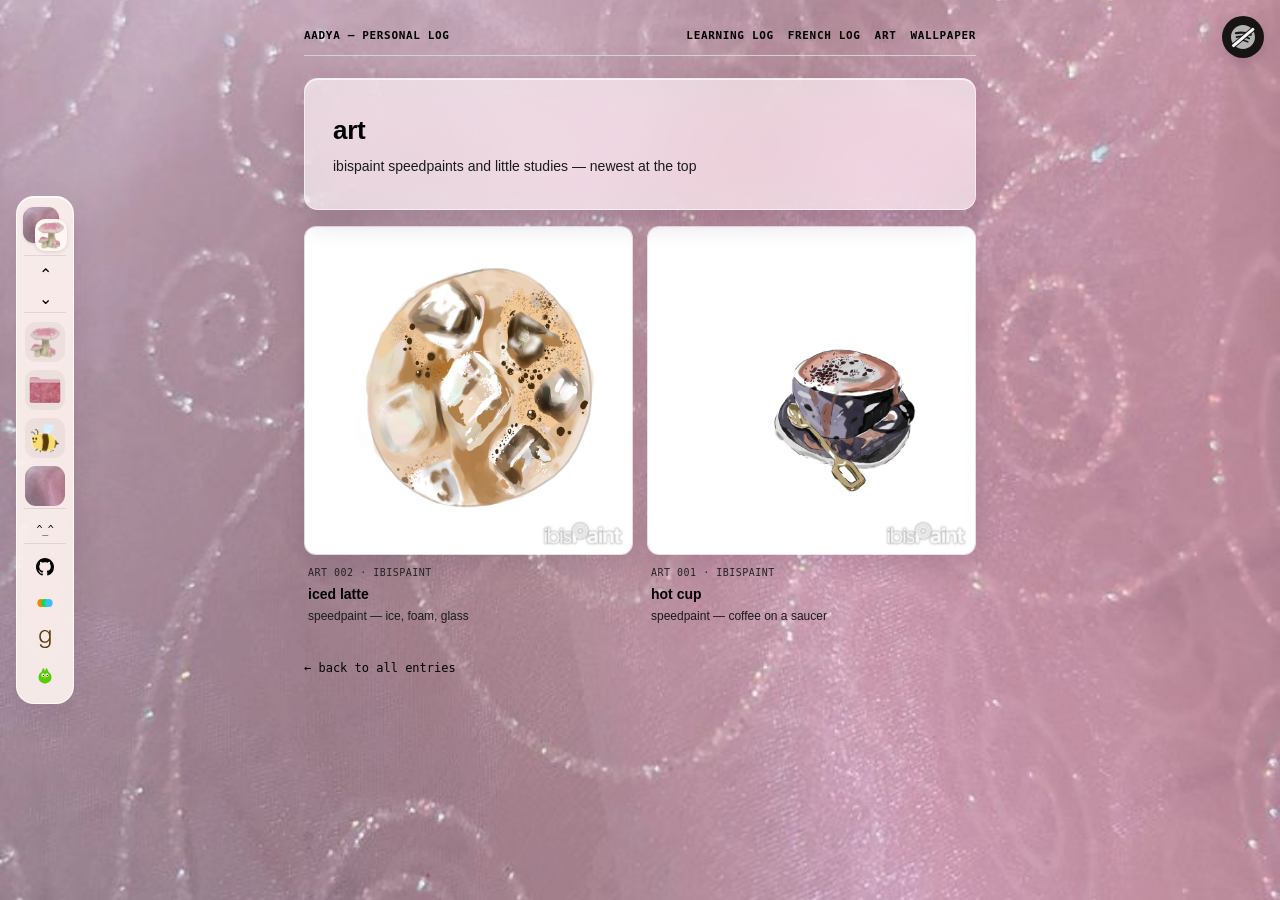
==== art.html @ c35398ec "Add art section with ibisPaint coffee speedpaints New art log page and homepage art section featurin" ====
<!DOCTYPE html>
<html lang="en">
<head>
  <meta charset="UTF-8" />
  <meta name="viewport" content="width=device-width, initial-scale=1.0" />
  <title>art — aadya</title>
  <link rel="stylesheet" href="style.css?v=22" />
</head>
<body>
  <div class="site-bg" aria-hidden="true"></div>
  <nav class="side-nav" aria-label="site">
    <a class="side-nav-stack" href="/index.html" aria-label="home">
      <span class="side-nav-stack-back" aria-hidden="true"></span>
      <img class="side-nav-stack-front" src="/assets/nav-mushrooms.png" alt="" />
    </a>
    <div class="side-nav-group side-nav-arrows">
      <a class="side-nav-chev" href="/french.html" aria-label="previous">⌃</a>
      <a class="side-nav-chev" href="/wallpaper.html" aria-label="next">⌄</a>
    </div>
    <div class="side-nav-group">
      <a class="side-nav-tile" href="/index.html" aria-label="entries" title="entries"><img src="/assets/nav-mushrooms.png" alt="" /></a>
      <a class="side-nav-tile" href="/learning.html" aria-label="learning log" title="learning log"><img src="/assets/nav-folder.png" alt="" /></a>
      <a class="side-nav-tile side-nav-tile-fr" href="/french.html" aria-label="french log" title="french log"><img src="/assets/nav-bee.png" alt="" /></a>
      <a class="side-nav-tile side-nav-tile-wall" href="/wallpaper.html" aria-label="wallpaper" title="wallpaper"></a>
    </div>
    <div class="side-nav-group">
      <span class="side-nav-face" title="hi">^_^</span>
    </div>
    <div class="side-nav-group">
      <a class="side-nav-link" href="https://github.com/aadyaburli" aria-label="github" title="github" target="_blank" rel="noreferrer"><svg viewBox="0 0 16 16" aria-hidden="true"><path fill="currentColor" d="M8 0C3.58 0 0 3.58 0 8c0 3.54 2.29 6.53 5.47 7.59.4.07.55-.17.55-.38 0-.19-.01-.82-.01-1.49-2.01.37-2.53-.49-2.69-.94-.09-.23-.48-.94-.82-1.13-.28-.15-.68-.52-.01-.53.63-.01 1.08.58 1.23.82.72 1.21 1.87.87 2.33.66.07-.52.28-.87.51-1.07-1.78-.2-3.64-.89-3.64-3.95 0-.87.31-1.59.82-2.15-.08-.2-.36-1.02.08-2.12 0 0 .67-.21 2.2.82.64-.18 1.32-.27 2-.27s1.36.09 2 .27c1.53-1.04 2.2-.82 2.2-.82.44 1.1.16 1.92.08 2.12.51.56.82 1.27.82 2.15 0 3.07-1.87 3.75-3.65 3.95.29.25.54.73.54 1.48 0 1.07-.01 1.93-.01 2.2 0 .21.15.46.55.38A8.01 8.01 0 0 0 16 8c0-4.42-3.58-8-8-8"/></svg></a>
      <a class="side-nav-link" href="https://letterboxd.com/blakez333/" aria-label="letterboxd" title="letterboxd" target="_blank" rel="noreferrer"><svg viewBox="0 0 24 24" aria-hidden="true"><circle cx="7" cy="12" r="5.2" fill="#ff8000"/><circle cx="12" cy="12" r="5.2" fill="#00e054"/><circle cx="17" cy="12" r="5.2" fill="#40bcf4"/></svg></a>
      <a class="side-nav-link" href="https://www.goodreads.com/friend/i?feature=friend-invite-url&invite_token=NzhiZjYzODctMDVhMC00OTViLWJhNmMtYjhkZDQzZmRiYTU3" aria-label="goodreads" title="goodreads" target="_blank" rel="noreferrer"><svg viewBox="0 0 24 24" aria-hidden="true"><path fill="#553B08" d="M11.43 23.995c-3.608-.208-6.274-2.077-6.448-5.078.695.007 1.375-.013 2.07-.006.224 1.342 1.065 2.43 2.683 3.026 1.583.496 3.737.46 5.082-.174 1.351-.636 2.145-1.822 2.503-3.577.212-1.042.236-1.734.231-2.92l-.005-1.631h-.059c-1.245 2.564-3.315 3.53-5.59 3.475-5.74-.054-7.68-4.534-7.528-8.606.01-5.241 3.22-8.537 7.557-8.495 2.354-.14 4.605 1.362 5.554 3.37l.059.002.002-2.918 2.099.004-.002 15.717c-.193 7.04-4.376 7.89-8.209 7.811zm6.1-15.633c-.096-3.26-1.601-6.62-5.503-6.645-3.954-.017-5.625 3.592-5.604 6.85-.013 3.439 1.643 6.305 4.703 6.762 4.532.591 6.551-3.411 6.404-6.967z"/></svg></a>
      <a class="side-nav-link" href="https://www.duolingo.com/profile/blakewhimsy" aria-label="duolingo" title="duolingo" target="_blank" rel="noreferrer"><svg viewBox="0 0 24 24" aria-hidden="true"><path fill="#58CC02" d="M7 8.2 9.2 3.4c.3-.6 1.2-.6 1.5 0L12 7.1l1.3-3.7c.3-.6 1.2-.6 1.5 0L17 8.2c2.4 1.1 3.6 4 3.6 7.1 0 4.2-3.4 7.2-8.6 8.2-5.2-1-8.6-4-8.6-8.2 0-3.1 1.2-6 3.6-7.1z"/><circle fill="#fff" cx="9.4" cy="12.2" r="2.1"/><circle fill="#fff" cx="14.6" cy="12.2" r="2.1"/><circle fill="#1a1a1a" cx="9.8" cy="12.5" r=".9"/><circle fill="#1a1a1a" cx="15" cy="12.5" r=".9"/><path fill="#FFC200" d="M12 13.6 10.6 16.4h2.8z"/></svg></a>
    </div>
  </nav>
  <div class="wrap">

    <div class="topbar">
      <a href="index.html">aadya — personal log</a>
      <span class="topbar-links">
        <a href="learning.html">learning log</a>
        <a href="french.html">french log</a>
        <span>art</span>
        <a href="wallpaper.html">wallpaper</a>
      </span>
    </div>

    <div class="hero">
      <h1>art</h1>
      <p>ibispaint speedpaints and little studies — newest at the top</p>
    </div>

    <!--
      to add a piece:
      1. put the mp4 + poster jpg in assets/art/
      2. copy an .art-piece block below and update the paths / labels
    -->
    <div class="art-grid">

      <figure class="art-piece">
        <video
          class="art-video"
          src="/assets/art/iced-latte-timelapse.mp4"
          poster="/assets/art/iced-latte.jpg"
          width="1024"
          height="1024"
          autoplay
          muted
          loop
          playsinline
          preload="metadata"
        ></video>
        <figcaption>
          <div class="tag">art 002 · ibispaint</div>
          <div class="title">iced latte</div>
          <div class="desc">speedpaint — ice, foam, glass</div>
        </figcaption>
      </figure>

      <figure class="art-piece">
        <video
          class="art-video"
          src="/assets/art/hot-cup-timelapse.mp4"
          poster="/assets/art/hot-cup.jpg"
          width="1024"
          height="1024"
          autoplay
          muted
          loop
          playsinline
          preload="metadata"
        ></video>
        <figcaption>
          <div class="tag">art 001 · ibispaint</div>
          <div class="title">hot cup</div>
          <div class="desc">speedpaint — coffee on a saucer</div>
        </figcaption>
      </figure>

    </div>

    <a class="back-link" href="index.html">&larr; back to all entries</a>

  </div>
  <script src="/assets/bg.js"></script>
  <script src="/assets/spotify-bg.js"></script>
</body>
</html>
---- style.css ----
/* ============================================
   base site styles — industrial / apple aesthetic
   grey background, sleek sans-serif, monospace
   labels for the "industrial" detail
   ============================================ */

:root {
  --bg: #e4e4e6;          /* page background — brushed grey */
  --panel: #f5f5f7;       /* card / panel surface — apple grey-white */
  --border: #d2d2d6;      /* hairline borders */
  --text-primary: #000000;
  --text-secondary: #1a1a1a;
  --text-muted: #222222;
  --rivet: #4a4a4e;

  --font-sans: -apple-system, BlinkMacSystemFont, "SF Pro Display", "Segoe UI", Helvetica, Arial, sans-serif;
  --font-mono: ui-monospace, "SF Mono", "Menlo", "Consolas", monospace;
}

* {
  box-sizing: border-box;
  cursor: url("/assets/bubble-cursor.png") 12 12, url("/assets/bubble-cursor-32.png") 16 16, auto;
}

a,
.entry-card,
.back-link,
.gn-downloads a,
.wallpaper-swatch,
.wallpaper-icon-btn,
.side-nav a,
.spotify-sound-toggle {
  cursor: url("/assets/bubble-cursor.png") 12 12, url("/assets/bubble-cursor-32.png") 16 16, pointer;
}

body {
  margin: 0;
  background: #f3c4d4;
  color: var(--text-primary);
  font-family: var(--font-sans);
  line-height: 1.5;
}

.site-bg {
  position: fixed;
  inset: 0;
  z-index: 0;
  overflow: hidden;
  background: #f3c4d4;
  pointer-events: none;
}

.site-bg::before {
  content: "";
  position: absolute;
  inset: 0;
  background: url("/assets/bg-spiral.jpg") center / cover no-repeat;
}

.site-bg::after {
  content: "";
  position: absolute;
  inset: 0;
  background: rgba(255, 236, 244, 0.12);
}

.wrap {
  position: relative;
  z-index: 1;
  max-width: 720px;
  margin: 0 auto;
  padding: 28px 24px 80px;
}

/* top bar — the "nameplate" strip */
.topbar {
  display: flex;
  justify-content: space-between;
  align-items: center;
  border-bottom: 1px solid var(--border);
  padding-bottom: 10px;
  margin-bottom: 22px;
  font-family: var(--font-mono);
  font-size: 11px;
  letter-spacing: 0.06em;
  color: var(--text-primary);
  text-transform: uppercase;
  font-weight: 600;
}

.topbar a {
  color: var(--text-primary);
  text-decoration: none;
}

.topbar a:hover {
  color: #000;
}

.hero,
.entry-card,
.entry-page,
.log-note {
  background: rgba(255, 255, 255, 0.62);
  backdrop-filter: blur(22px) saturate(170%);
  -webkit-backdrop-filter: blur(22px) saturate(170%);
  border: 1px solid rgba(255, 255, 255, 0.55);
  box-shadow:
    0 10px 30px rgba(40, 16, 60, 0.18),
    inset 0 1px 0 rgba(255, 255, 255, 0.7);
}

/* hero panel */
.hero {
  border-radius: 14px;
  padding: 32px 28px;
  margin-bottom: 16px;
}

.hero h1 {
  margin: 0;
  font-size: 26px;
  font-weight: 600;
  letter-spacing: -0.01em;
}

.hero p {
  margin: 6px 0 0;
  font-size: 14px;
  color: var(--text-secondary);
}

.section-label {
  margin: 22px 0 10px;
  font-family: var(--font-mono);
  font-size: 11px;
  letter-spacing: 0.06em;
  color: var(--text-primary);
  text-transform: uppercase;
  font-weight: 600;
}

.section-label:first-of-type {
  margin-top: 4px;
}

/* art log — ibispaint speedpaints */
.art-grid {
  display: grid;
  grid-template-columns: repeat(auto-fit, minmax(220px, 1fr));
  gap: 14px;
  margin-bottom: 8px;
}

.art-piece {
  margin: 0;
}

.art-piece .art-video {
  display: block;
  width: 100%;
  aspect-ratio: 1;
  height: auto;
  object-fit: cover;
  border-radius: 12px;
  border: 0.5px solid rgba(255, 255, 255, 0.55);
  background: rgba(255, 255, 255, 0.35);
  box-shadow: 0 8px 24px rgba(40, 16, 60, 0.12);
}

.art-piece figcaption {
  padding: 10px 4px 2px;
}

.art-piece .tag {
  font-family: var(--font-mono);
  font-size: 10px;
  letter-spacing: 0.05em;
  text-transform: uppercase;
  color: var(--text-muted);
  margin-bottom: 4px;
}

.art-piece .title {
  font-size: 14px;
  font-weight: 600;
}

.art-piece .desc {
  font-size: 12px;
  color: var(--text-secondary);
  margin-top: 2px;
}

/* entry grid on the homepage */
.entry-grid {
  display: grid;
  grid-template-columns: repeat(auto-fit, minmax(160px, 1fr));
  gap: 12px;
}

.entry-card {
  position: relative;
  border-radius: 10px;
  padding: 16px 14px;
  text-decoration: none;
  color: inherit;
  display: block;
  transition: background 0.15s ease, border-color 0.15s ease;
}

.entry-card:hover {
  background: rgba(255, 255, 255, 0.68);
  border-color: rgba(255, 255, 255, 0.8);
}

/* rivet dots — the little signature detail in each corner */
.entry-card::before,
.entry-card::after {
  content: "";
  position: absolute;
  top: 8px;
  width: 4px;
  height: 4px;
  border-radius: 50%;
  background: var(--rivet);
}

.entry-card::before { left: 8px; }
.entry-card::after { right: 8px; }

.entry-card .tag {
  font-family: var(--font-mono);
  font-size: 10px;
  color: var(--text-muted);
  margin-bottom: 6px;
}

.entry-card .title {
  font-size: 13px;
  font-weight: 600;
}

.entry-card .desc {
  font-size: 12px;
  color: var(--text-secondary);
  margin-top: 4px;
}

/* single entry page */
.entry-page {
  border-radius: 14px;
  padding: 32px 28px;
}

.entry-page .tag {
  font-family: var(--font-mono);
  font-size: 11px;
  color: var(--text-muted);
  margin-bottom: 10px;
}

.entry-page h1 {
  margin: 0 0 4px;
  font-size: 22px;
  font-weight: 600;
}

.entry-page .date {
  font-size: 13px;
  color: var(--text-secondary);
  margin-bottom: 20px;
}

.entry-page .body {
  font-size: 15px;
  color: var(--text-primary);
}

.entry-page .body p {
  margin: 0 0 14px;
}

.back-link {
  display: inline-block;
  margin-top: 24px;
  font-family: var(--font-mono);
  font-size: 12px;
  color: var(--text-primary);
  text-decoration: none;
}

.back-link:hover {
  color: var(--text-primary);
}

/* learning log notes */
.log-list {
  display: flex;
  flex-direction: column;
  gap: 12px;
}

.log-note {
  border-radius: 14px;
  padding: 24px 26px;
}

.log-note .tag {
  font-family: var(--font-mono);
  font-size: 11px;
  color: var(--text-muted);
  margin-bottom: 8px;
}

.log-note h2 {
  margin: 0 0 4px;
  font-size: 18px;
  font-weight: 600;
}

.log-note .date {
  font-size: 13px;
  color: var(--text-secondary);
  margin-bottom: 14px;
}

.log-note p {
  margin: 0;
  font-size: 15px;
  color: var(--text-primary);
}

/* french log — goodnotes sheets */
.gn-book {
  display: flex;
  flex-direction: column;
  gap: 18px;
}

.gn-page {
  background: #fffaf3;
  border: 1px solid rgba(40, 24, 16, 0.12);
  border-radius: 4px 10px 10px 4px;
  box-shadow:
    0 10px 28px rgba(40, 16, 30, 0.12),
    inset 0 1px 0 rgba(255, 255, 255, 0.9);
  overflow: hidden;
}

.gn-meta {
  display: flex;
  justify-content: space-between;
  padding: 10px 18px 0;
  font-family: var(--font-mono);
  font-size: 10px;
  letter-spacing: 0.06em;
  text-transform: uppercase;
  color: var(--text-muted);
}

.gn-paper {
  margin: 8px 14px 16px;
  padding: 22px 22px 28px 26px;
  min-height: 280px;
  background-color: #fffdf8;
  background-image: radial-gradient(#d7cbb8 1.1px, transparent 1.1px);
  background-size: 18px 18px;
  border: 1px solid rgba(180, 160, 140, 0.28);
}

.gn-paper-empty {
  min-height: 640px;
}

.gn-paper h2 {
  margin: 0 0 10px;
  font-family: Georgia, "Times New Roman", serif;
  font-size: 22px;
  font-weight: 500;
}

.gn-paper p {
  margin: 0 0 12px;
  font-size: 15px;
  max-width: 36em;
}

.gn-vocab {
  display: grid;
  gap: 8px;
  margin-top: 18px;
  max-width: 280px;
}

.gn-vocab div {
  display: flex;
  justify-content: space-between;
  gap: 16px;
  border-bottom: 1px solid rgba(40, 24, 16, 0.12);
  padding-bottom: 4px;
  font-size: 14px;
}

.gn-vocab em {
  font-style: italic;
  font-family: Georgia, "Times New Roman", serif;
}

.gn-vocab span {
  color: var(--text-secondary);
}

.gn-slot {
  min-height: 560px;
}

.gn-slot img {
  display: block;
  width: 100%;
  height: auto;
}

.gn-hint {
  margin: 0;
  padding-top: 40%;
  text-align: center;
  font-family: var(--font-mono);
  font-size: 11px;
  letter-spacing: 0.05em;
  text-transform: uppercase;
  color: rgba(40, 24, 16, 0.38);
}

.gn-downloads {
  display: flex;
  flex-wrap: wrap;
  gap: 8px;
  margin: 0 0 16px;
}

.gn-downloads a {
  display: inline-flex;
  align-items: center;
  gap: 6px;
  padding: 7px 12px;
  border-radius: 999px;
  border: 1px solid rgba(40, 24, 16, 0.14);
  background: rgba(255, 250, 243, 0.78);
  color: var(--text-primary);
  text-decoration: none;
  font-family: var(--font-mono);
  font-size: 11px;
  letter-spacing: 0.04em;
  text-transform: uppercase;
}

.gn-downloads a:hover {
  background: #fffaf3;
}

.gn-paper-latex {
  padding: 0;
  min-height: 0;
  background-image: none;
  background-color: #f6efe4;
}

.gn-paper-latex .gn-slot {
  min-height: 0;
}

.side-nav-tile-fr {
  background: rgba(255, 244, 214, 0.7);
}

.side-nav-tile-fr img {
  width: 34px;
  height: 34px;
}

body[data-wallpaper="still"] .site-bg::before {
  background-image: url("/assets/bg-poster.jpg");
}

body[data-wallpaper="dusk"] .site-bg::after {
  background: rgba(12, 4, 22, 0.52);
}

body[data-wallpaper="mist"] .site-bg::before {
  filter: blur(10px) saturate(1.25);
  transform: scale(1.12);
}

body[data-wallpaper="mist"] .site-bg::after {
  background: rgba(255, 255, 255, 0.14);
}

body[data-wallpaper="paper"] .site-bg::after {
  background:
    repeating-linear-gradient(0deg, rgba(255, 255, 255, 0.05) 0 1px, transparent 1px 3px),
    repeating-linear-gradient(90deg, rgba(40, 20, 10, 0.05) 0 1px, transparent 1px 4px),
    rgba(236, 228, 214, 0.3);
}

body[data-wallpaper="glass"] .site-bg::after {
  background: linear-gradient(
    155deg,
    rgba(170, 235, 255, 0.34),
    rgba(255, 170, 220, 0.26) 55%,
    rgba(90, 40, 140, 0.22)
  );
}

.topbar-links {
  display: flex;
  gap: 14px;
}

/* Spotify background sound — fixed top-right icon toggle */
.spotify-sound-toggle {
  position: fixed;
  top: 16px;
  right: 16px;
  z-index: 60;
  width: 42px;
  height: 42px;
  padding: 0;
  border: none;
  border-radius: 50%;
  background: #191414;
  box-shadow: 0 6px 18px rgba(40, 16, 60, 0.18);
  display: grid;
  place-items: center;
  color: #b3b3b3;
  transition: color 0.15s ease, background 0.15s ease, transform 0.15s ease;
}

.spotify-sound-toggle:hover {
  transform: scale(1.05);
  color: #fff;
}

.spotify-sound-toggle.is-on {
  background: #1db954;
  color: #fff;
}

.spotify-sound-toggle .spotify-sound-icon {
  width: 24px;
  height: 24px;
  display: block;
}

.spotify-sound-toggle .spotify-sound-icon path {
  fill: currentColor;
}

.spotify-sound-toggle .spotify-sound-slash {
  position: absolute;
  left: 50%;
  top: 50%;
  width: 28px;
  height: 2.5px;
  margin-left: -14px;
  margin-top: -1px;
  background: #fff;
  border-radius: 1px;
  transform: rotate(-40deg);
  opacity: 0.95;
  pointer-events: none;
  box-shadow: 0 0 0 1px #191414;
}

.spotify-sound-toggle.is-on .spotify-sound-slash {
  display: none;
}

.spotify-embed-host {
  /* keep a real-sized player; clip it so only the icon control shows */
  position: fixed;
  right: 16px;
  bottom: 16px;
  width: 300px;
  height: 80px;
  overflow: hidden;
  clip-path: inset(0 0 0 0);
  opacity: 0;
  pointer-events: none;
  z-index: -1;
}

.wallpaper-page {
  position: relative;
  z-index: 1;
  min-height: 100vh;
  padding: 28px 24px 40px;
}

.wallpaper-page .topbar {
  max-width: none;
}

.wallpaper-dock {
  position: fixed;
  right: 24px;
  top: 50%;
  transform: translateY(-50%);
  width: min(300px, calc(100vw - 48px));
  background: rgba(255, 255, 255, 0.62);
  backdrop-filter: blur(22px) saturate(170%);
  -webkit-backdrop-filter: blur(22px) saturate(170%);
  border: 1px solid rgba(255, 255, 255, 0.55);
  box-shadow:
    0 10px 30px rgba(40, 16, 60, 0.18),
    inset 0 1px 0 rgba(255, 255, 255, 0.7);
  border-radius: 14px;
  padding: 20px 18px 18px;
}

.wallpaper-dock-head {
  display: flex;
  justify-content: space-between;
  align-items: baseline;
  gap: 12px;
}

.wallpaper-dock h1 {
  margin: 0;
  font-size: 22px;
  font-weight: 600;
}

.wallpaper-icon-btn {
  font-family: var(--font-mono);
  font-size: 11px;
  letter-spacing: 0.06em;
  text-transform: uppercase;
  color: var(--text-primary);
  background: transparent;
  border: 0;
  padding: 0;
}

.wallpaper-icon-btn:hover {
  color: var(--text-primary);
}

.wallpaper-kicker,
.wallpaper-current {
  margin: 6px 0 0;
  font-size: 13px;
  color: var(--text-secondary);
}

.wallpaper-current {
  font-family: var(--font-mono);
  font-size: 11px;
  letter-spacing: 0.06em;
  text-transform: uppercase;
  color: var(--text-primary);
  margin-bottom: 14px;
}

.wallpaper-grid {
  display: grid;
  grid-template-columns: repeat(3, 1fr);
  gap: 8px;
}

.wallpaper-swatch {
  display: flex;
  flex-direction: column;
  gap: 6px;
  padding: 0;
  border: 0;
  background: transparent;
  font-family: var(--font-mono);
  font-size: 10px;
  letter-spacing: 0.04em;
  text-transform: uppercase;
  color: var(--text-primary);
  text-align: left;
}

.wallpaper-thumb {
  display: block;
  width: 100%;
  aspect-ratio: 1;
  border-radius: 8px;
  border: 1px solid rgba(255, 255, 255, 0.45);
  background: url("/assets/bg-spiral.jpg") center / cover no-repeat;
}

.wallpaper-thumb-still {
  background-image: url("/assets/bg-poster.jpg");
}

.wallpaper-swatch.is-active .wallpaper-thumb,
.wallpaper-swatch:hover .wallpaper-thumb {
  border-color: rgba(255, 255, 255, 0.95);
  box-shadow: 0 0 0 2px rgba(255, 255, 255, 0.35);
}

.wallpaper-thumb-dusk {
  filter: brightness(0.55);
}

.wallpaper-thumb-mist {
  filter: blur(1.5px) saturate(1.3) brightness(1.1);
}

.wallpaper-thumb-paper {
  filter: sepia(0.35) contrast(0.95);
}

.wallpaper-thumb-glass {
  filter: hue-rotate(40deg) saturate(1.4);
}

@media (max-width: 720px) {
  .wallpaper-dock {
    position: static;
    transform: none;
    width: auto;
    margin-top: 40vh;
  }
}

/* left icon dock — like a studio sidebar */
.side-nav {
  position: fixed;
  left: 16px;
  top: 50%;
  transform: translateY(-50%);
  z-index: 4;
  display: flex;
  flex-direction: column;
  align-items: center;
  width: 58px;
  padding: 10px 7px 12px;
  background: rgba(255, 246, 241, 0.88);
  backdrop-filter: blur(18px) saturate(160%);
  -webkit-backdrop-filter: blur(18px) saturate(160%);
  border: 1px solid rgba(255, 255, 255, 0.75);
  border-radius: 18px;
  box-shadow:
    0 12px 30px rgba(80, 30, 50, 0.14),
    inset 0 1px 0 rgba(255, 255, 255, 0.9);
}

.side-nav-stack {
  position: relative;
  display: block;
  width: 44px;
  height: 44px;
  margin-bottom: 4px;
}

.side-nav-stack-back {
  position: absolute;
  inset: 0 8px 8px 0;
  border-radius: 11px;
  background: url("/assets/bg-spiral.jpg") center / cover no-repeat;
  box-shadow: 0 1px 3px rgba(0, 0, 0, 0.12);
}

.side-nav-stack-front {
  position: absolute;
  right: 0;
  bottom: 0;
  width: 32px;
  height: 32px;
  object-fit: contain;
  background: #fff6f1;
  border-radius: 10px;
  padding: 2px;
  box-shadow: 0 1px 4px rgba(0, 0, 0, 0.12);
}

.side-nav-group {
  display: flex;
  flex-direction: column;
  align-items: center;
  gap: 8px;
  width: 100%;
  padding: 9px 0 2px;
  border-top: 1px solid rgba(40, 20, 30, 0.1);
}

.side-nav-arrows {
  gap: 2px;
  padding-top: 8px;
}

.side-nav-chev {
  display: grid;
  place-items: center;
  width: 32px;
  height: 22px;
  color: var(--text-primary);
  text-decoration: none;
  font-size: 16px;
  line-height: 1;
}

.side-nav-chev.is-off {
  opacity: 0.35;
  pointer-events: none;
}

.side-nav-tile {
  display: grid;
  place-items: center;
  width: 40px;
  height: 40px;
  border-radius: 11px;
  background: rgba(40, 20, 30, 0.05);
  overflow: hidden;
  text-decoration: none;
  color: var(--text-primary);
}

.side-nav-tile img {
  width: 32px;
  height: 32px;
  object-fit: contain;
}

.side-nav-tile svg {
  width: 20px;
  height: 20px;
}

.side-nav-tile-wall {
  background: url("/assets/bg-spiral.jpg") center / cover no-repeat;
}

.side-nav-tile.is-current {
  box-shadow: 0 0 0 1.5px rgba(20, 10, 16, 0.28);
}

.side-nav-face {
  font-family: var(--font-mono);
  font-size: 10px;
  letter-spacing: -0.04em;
  color: var(--text-primary);
  padding: 4px 0;
}

.side-nav-link {
  display: grid;
  place-items: center;
  width: 28px;
  height: 28px;
  color: var(--text-primary);
}

.side-nav-link svg {
  width: 18px;
  height: 18px;
}

@media (max-width: 920px) {
  .side-nav {
    left: 50%;
    right: auto;
    top: auto;
    bottom: 14px;
    transform: translateX(-50%);
    flex-direction: row;
    width: auto;
    max-width: calc(100vw - 28px);
    height: 58px;
    padding: 8px 10px;
    overflow-x: auto;
  }

  .side-nav-stack {
    margin: 0 4px 0 0;
    flex: 0 0 auto;
  }

  .side-nav-group {
    flex-direction: row;
    width: auto;
    padding: 0 8px;
    border-top: 0;
    border-left: 1px solid rgba(40, 20, 30, 0.1);
  }

  .side-nav-arrows {
    padding: 0 8px;
  }

  .wrap,
  .wallpaper-page {
    padding-bottom: 92px;
  }
}
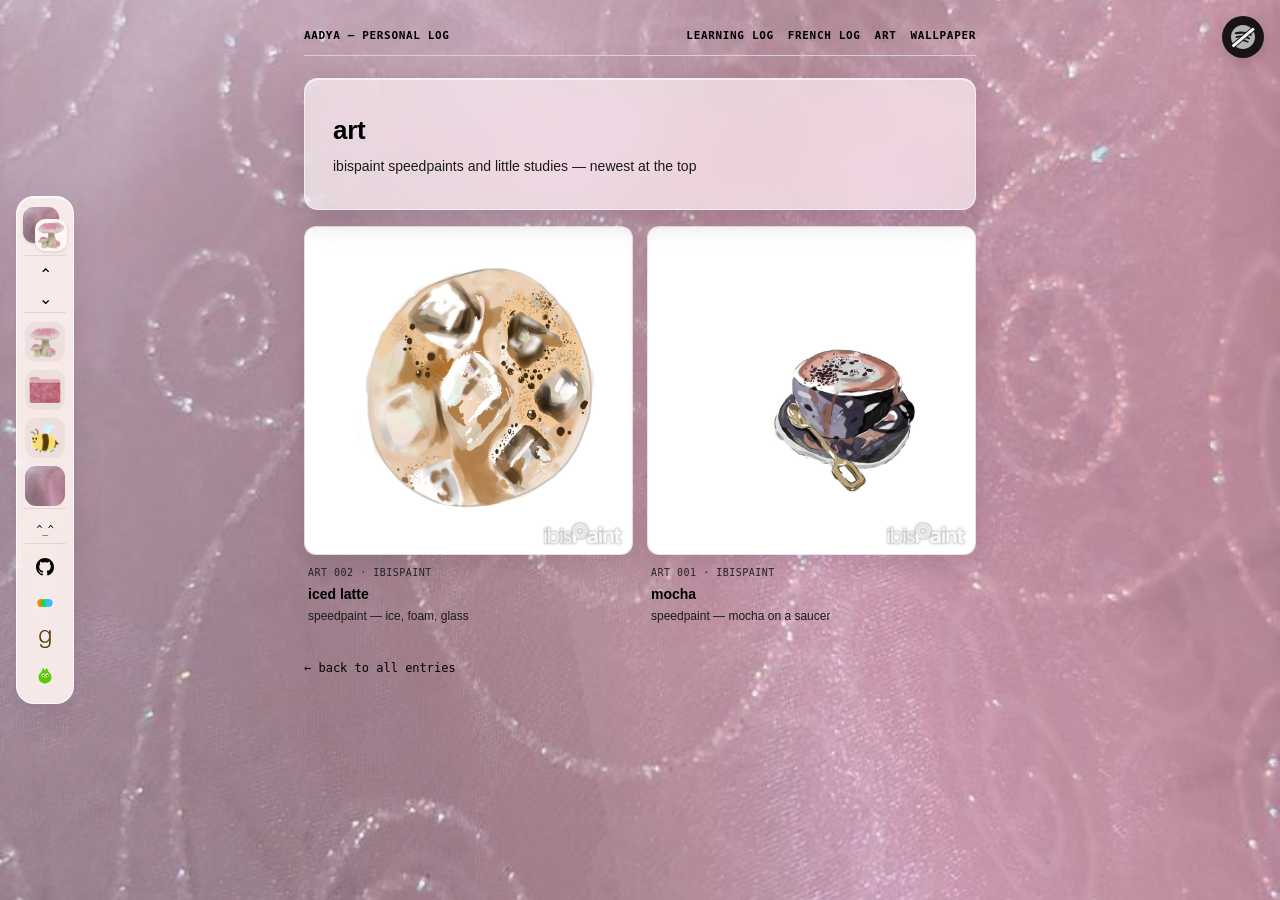
==== commit 7e32c9e9: "Rename hot cup art piece to mocha Update titles, descriptions, and asset filenames on the homepage a" ====
--- a/art.html
+++ b/art.html
@@ -80,8 +80,8 @@
       <figure class="art-piece">
         <video
           class="art-video"
-          src="/assets/art/hot-cup-timelapse.mp4"
-          poster="/assets/art/hot-cup.jpg"
+          src="/assets/art/mocha-timelapse.mp4"
+          poster="/assets/art/mocha.jpg"
           width="1024"
           height="1024"
           autoplay
@@ -92,8 +92,8 @@
         ></video>
         <figcaption>
           <div class="tag">art 001 · ibispaint</div>
-          <div class="title">hot cup</div>
-          <div class="desc">speedpaint — coffee on a saucer</div>
+          <div class="title">mocha</div>
+          <div class="desc">speedpaint — mocha on a saucer</div>
         </figcaption>
       </figure>
 
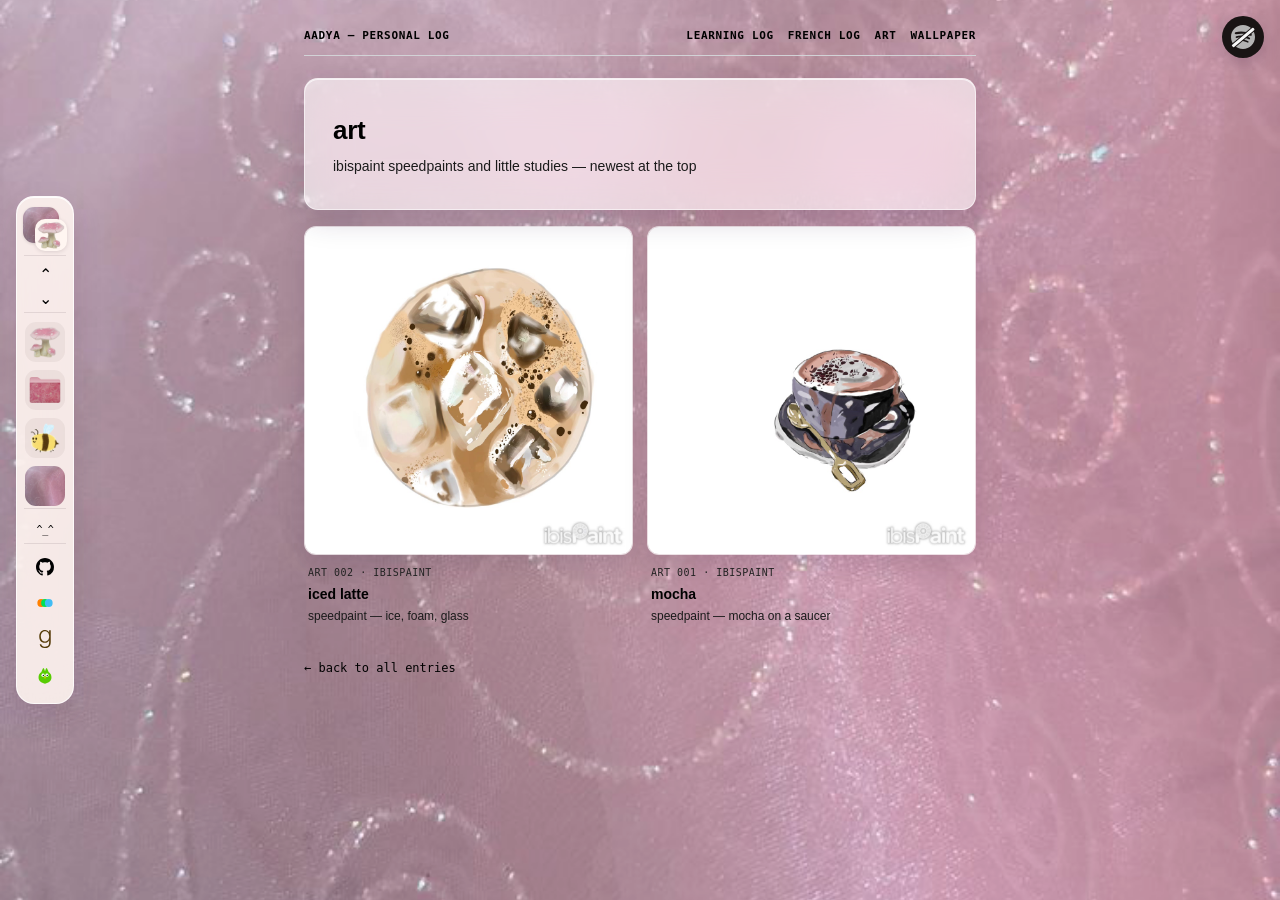
==== commit 3bdd0c60: "Point Goodreads dock link to profile page Replace the friend-invite URL with https://www.goodreads.c" ====
--- a/art.html
+++ b/art.html
@@ -4,7 +4,7 @@
   <meta charset="UTF-8" />
   <meta name="viewport" content="width=device-width, initial-scale=1.0" />
   <title>art — aadya</title>
-  <link rel="stylesheet" href="style.css?v=22" />
+  <link rel="stylesheet" href="style.css?v=23" />
 </head>
 <body>
   <div class="site-bg" aria-hidden="true"></div>
@@ -29,7 +29,7 @@
     <div class="side-nav-group">
       <a class="side-nav-link" href="https://github.com/aadyaburli" aria-label="github" title="github" target="_blank" rel="noreferrer"><svg viewBox="0 0 16 16" aria-hidden="true"><path fill="currentColor" d="M8 0C3.58 0 0 3.58 0 8c0 3.54 2.29 6.53 5.47 7.59.4.07.55-.17.55-.38 0-.19-.01-.82-.01-1.49-2.01.37-2.53-.49-2.69-.94-.09-.23-.48-.94-.82-1.13-.28-.15-.68-.52-.01-.53.63-.01 1.08.58 1.23.82.72 1.21 1.87.87 2.33.66.07-.52.28-.87.51-1.07-1.78-.2-3.64-.89-3.64-3.95 0-.87.31-1.59.82-2.15-.08-.2-.36-1.02.08-2.12 0 0 .67-.21 2.2.82.64-.18 1.32-.27 2-.27s1.36.09 2 .27c1.53-1.04 2.2-.82 2.2-.82.44 1.1.16 1.92.08 2.12.51.56.82 1.27.82 2.15 0 3.07-1.87 3.75-3.65 3.95.29.25.54.73.54 1.48 0 1.07-.01 1.93-.01 2.2 0 .21.15.46.55.38A8.01 8.01 0 0 0 16 8c0-4.42-3.58-8-8-8"/></svg></a>
       <a class="side-nav-link" href="https://letterboxd.com/blakez333/" aria-label="letterboxd" title="letterboxd" target="_blank" rel="noreferrer"><svg viewBox="0 0 24 24" aria-hidden="true"><circle cx="7" cy="12" r="5.2" fill="#ff8000"/><circle cx="12" cy="12" r="5.2" fill="#00e054"/><circle cx="17" cy="12" r="5.2" fill="#40bcf4"/></svg></a>
-      <a class="side-nav-link" href="https://www.goodreads.com/friend/i?feature=friend-invite-url&invite_token=NzhiZjYzODctMDVhMC00OTViLWJhNmMtYjhkZDQzZmRiYTU3" aria-label="goodreads" title="goodreads" target="_blank" rel="noreferrer"><svg viewBox="0 0 24 24" aria-hidden="true"><path fill="#553B08" d="M11.43 23.995c-3.608-.208-6.274-2.077-6.448-5.078.695.007 1.375-.013 2.07-.006.224 1.342 1.065 2.43 2.683 3.026 1.583.496 3.737.46 5.082-.174 1.351-.636 2.145-1.822 2.503-3.577.212-1.042.236-1.734.231-2.92l-.005-1.631h-.059c-1.245 2.564-3.315 3.53-5.59 3.475-5.74-.054-7.68-4.534-7.528-8.606.01-5.241 3.22-8.537 7.557-8.495 2.354-.14 4.605 1.362 5.554 3.37l.059.002.002-2.918 2.099.004-.002 15.717c-.193 7.04-4.376 7.89-8.209 7.811zm6.1-15.633c-.096-3.26-1.601-6.62-5.503-6.645-3.954-.017-5.625 3.592-5.604 6.85-.013 3.439 1.643 6.305 4.703 6.762 4.532.591 6.551-3.411 6.404-6.967z"/></svg></a>
+      <a class="side-nav-link" href="https://www.goodreads.com/user/show/193448618-blake" aria-label="goodreads" title="goodreads" target="_blank" rel="noreferrer"><svg viewBox="0 0 24 24" aria-hidden="true"><path fill="#553B08" d="M11.43 23.995c-3.608-.208-6.274-2.077-6.448-5.078.695.007 1.375-.013 2.07-.006.224 1.342 1.065 2.43 2.683 3.026 1.583.496 3.737.46 5.082-.174 1.351-.636 2.145-1.822 2.503-3.577.212-1.042.236-1.734.231-2.92l-.005-1.631h-.059c-1.245 2.564-3.315 3.53-5.59 3.475-5.74-.054-7.68-4.534-7.528-8.606.01-5.241 3.22-8.537 7.557-8.495 2.354-.14 4.605 1.362 5.554 3.37l.059.002.002-2.918 2.099.004-.002 15.717c-.193 7.04-4.376 7.89-8.209 7.811zm6.1-15.633c-.096-3.26-1.601-6.62-5.503-6.645-3.954-.017-5.625 3.592-5.604 6.85-.013 3.439 1.643 6.305 4.703 6.762 4.532.591 6.551-3.411 6.404-6.967z"/></svg></a>
       <a class="side-nav-link" href="https://www.duolingo.com/profile/blakewhimsy" aria-label="duolingo" title="duolingo" target="_blank" rel="noreferrer"><svg viewBox="0 0 24 24" aria-hidden="true"><path fill="#58CC02" d="M7 8.2 9.2 3.4c.3-.6 1.2-.6 1.5 0L12 7.1l1.3-3.7c.3-.6 1.2-.6 1.5 0L17 8.2c2.4 1.1 3.6 4 3.6 7.1 0 4.2-3.4 7.2-8.6 8.2-5.2-1-8.6-4-8.6-8.2 0-3.1 1.2-6 3.6-7.1z"/><circle fill="#fff" cx="9.4" cy="12.2" r="2.1"/><circle fill="#fff" cx="14.6" cy="12.2" r="2.1"/><circle fill="#1a1a1a" cx="9.8" cy="12.5" r=".9"/><circle fill="#1a1a1a" cx="15" cy="12.5" r=".9"/><path fill="#FFC200" d="M12 13.6 10.6 16.4h2.8z"/></svg></a>
     </div>
   </nav>
--- a/style.css
+++ b/style.css
@@ -29,7 +29,9 @@
 .wallpaper-swatch,
 .wallpaper-icon-btn,
 .side-nav a,
-.spotify-sound-toggle {
+.spotify-sound-toggle,
+.notebook-cover,
+.notebook-close {
   cursor: url("/assets/bubble-cursor.png") 12 12, url("/assets/bubble-cursor-32.png") 16 16, pointer;
 }
 
@@ -292,6 +294,109 @@
 
 .back-link:hover {
   color: var(--text-primary);
+}
+
+/* learning log — Campus notebook cover → entries */
+.notebook {
+  position: relative;
+}
+
+.notebook-cover {
+  display: block;
+  width: min(320px, 78vw);
+  margin: 18px auto 40px;
+  padding: 0;
+  border: none;
+  background: transparent;
+  position: relative;
+  transform-origin: center top;
+  transition: transform 0.45s cubic-bezier(0.22, 1, 0.36, 1), opacity 0.35s ease;
+  animation: notebook-settle 0.7s cubic-bezier(0.22, 1, 0.36, 1) both;
+}
+
+.notebook-cover img {
+  display: block;
+  width: 100%;
+  height: auto;
+  border-radius: 2px 10px 10px 2px;
+  box-shadow:
+    0 18px 40px rgba(40, 16, 60, 0.18),
+    0 2px 0 rgba(255, 255, 255, 0.55) inset;
+}
+
+.notebook-cover:hover {
+  transform: translateY(-4px) rotate(-0.6deg);
+}
+
+.notebook-cover:focus-visible {
+  outline: 2px solid rgba(30, 30, 30, 0.55);
+  outline-offset: 6px;
+}
+
+.notebook-hint {
+  display: block;
+  margin-top: 12px;
+  text-align: center;
+  font-family: var(--font-mono);
+  font-size: 11px;
+  letter-spacing: 0.08em;
+  text-transform: uppercase;
+  color: var(--text-muted);
+  opacity: 0.85;
+}
+
+.notebook-inside {
+  animation: notebook-reveal 0.5s cubic-bezier(0.22, 1, 0.36, 1) both;
+}
+
+.notebook.is-open .notebook-cover {
+  pointer-events: none;
+  opacity: 0;
+  transform: translateY(-18px) scale(0.94);
+  position: absolute;
+  inset: 0 auto auto 50%;
+  margin: 0;
+  width: min(320px, 78vw);
+  translate: -50% 0;
+}
+
+.notebook-close {
+  display: inline-block;
+  margin: 18px 16px 0 0;
+  padding: 0;
+  border: none;
+  background: none;
+  font-family: var(--font-mono);
+  font-size: 12px;
+  color: var(--text-secondary);
+  text-decoration: underline;
+  text-underline-offset: 3px;
+}
+
+.notebook-close:hover {
+  color: var(--text-primary);
+}
+
+@keyframes notebook-settle {
+  from {
+    opacity: 0;
+    transform: translateY(16px) scale(0.97);
+  }
+  to {
+    opacity: 1;
+    transform: translateY(0) scale(1);
+  }
+}
+
+@keyframes notebook-reveal {
+  from {
+    opacity: 0;
+    transform: translateY(14px);
+  }
+  to {
+    opacity: 1;
+    transform: translateY(0);
+  }
 }
 
 /* learning log notes */
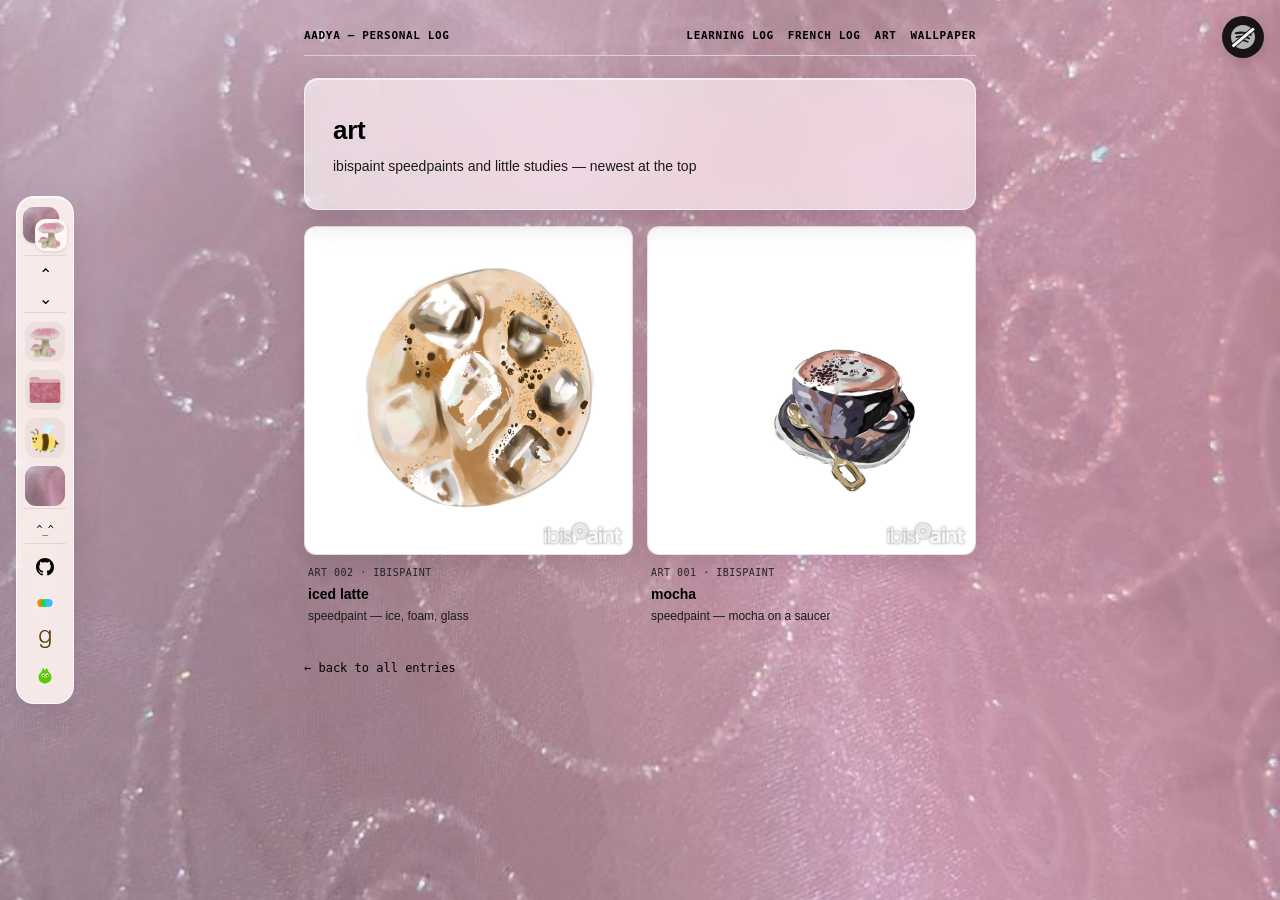
==== commit 9de90839: "Use root path for home links across pages Co-authored-by: aadyaburli <aadyaburli@users.noreply.githu" ====
--- a/art.html
+++ b/art.html
@@ -9,7 +9,7 @@
 <body>
   <div class="site-bg" aria-hidden="true"></div>
   <nav class="side-nav" aria-label="site">
-    <a class="side-nav-stack" href="/index.html" aria-label="home">
+    <a class="side-nav-stack" href="/" aria-label="home">
       <span class="side-nav-stack-back" aria-hidden="true"></span>
       <img class="side-nav-stack-front" src="/assets/nav-mushrooms.png" alt="" />
     </a>
@@ -18,7 +18,7 @@
       <a class="side-nav-chev" href="/wallpaper.html" aria-label="next">⌄</a>
     </div>
     <div class="side-nav-group">
-      <a class="side-nav-tile" href="/index.html" aria-label="entries" title="entries"><img src="/assets/nav-mushrooms.png" alt="" /></a>
+      <a class="side-nav-tile" href="/" aria-label="entries" title="entries"><img src="/assets/nav-mushrooms.png" alt="" /></a>
       <a class="side-nav-tile" href="/learning.html" aria-label="learning log" title="learning log"><img src="/assets/nav-folder.png" alt="" /></a>
       <a class="side-nav-tile side-nav-tile-fr" href="/french.html" aria-label="french log" title="french log"><img src="/assets/nav-bee.png" alt="" /></a>
       <a class="side-nav-tile side-nav-tile-wall" href="/wallpaper.html" aria-label="wallpaper" title="wallpaper"></a>
@@ -36,7 +36,7 @@
   <div class="wrap">
 
     <div class="topbar">
-      <a href="index.html">aadya — personal log</a>
+      <a href="/">aadya — personal log</a>
       <span class="topbar-links">
         <a href="learning.html">learning log</a>
         <a href="french.html">french log</a>
@@ -99,7 +99,7 @@
 
     </div>
 
-    <a class="back-link" href="index.html">&larr; back to all entries</a>
+    <a class="back-link" href="/">&larr; back to all entries</a>
 
   </div>
   <script src="/assets/bg.js"></script>
